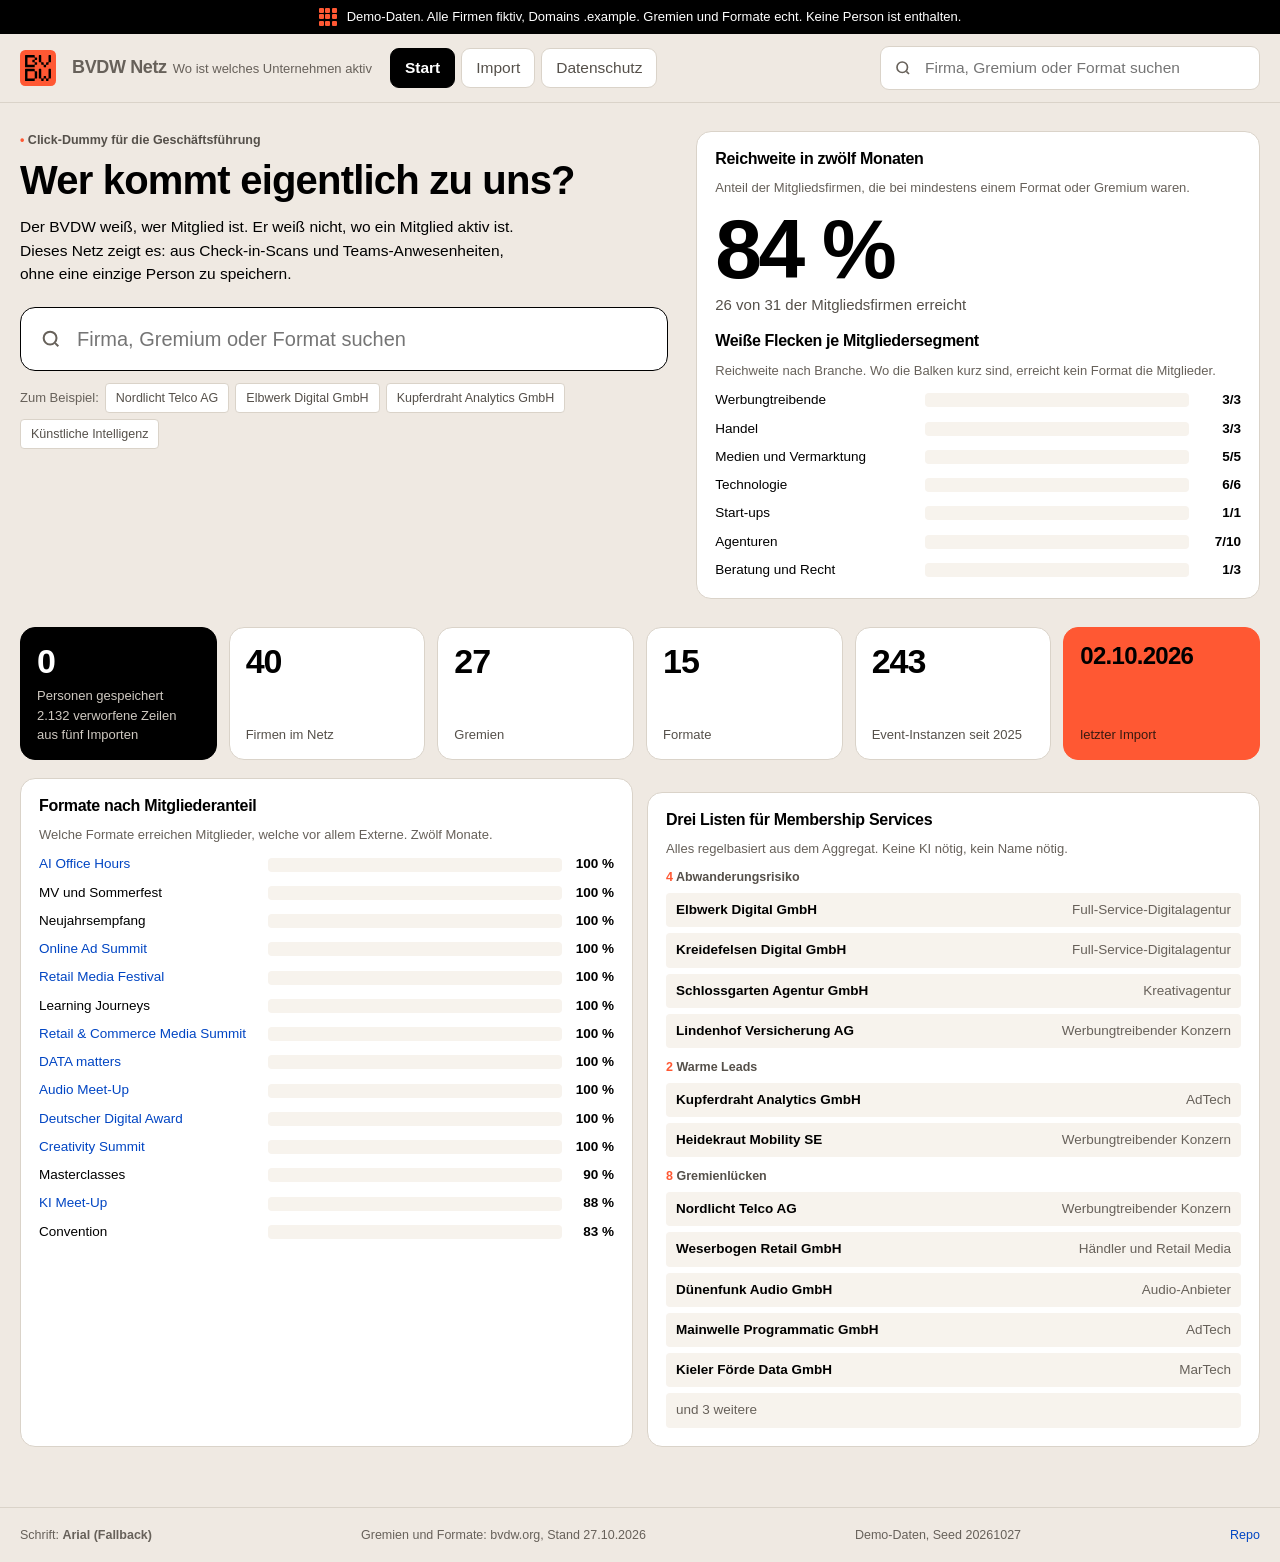
==== app/index.html @ d3bcca30 "BVDW Netz: Click-Dummy, Produktkonzept, Datenschutz-Schleuse, ADRs Click-Dummy mit sechs Screens (St" ====
<!doctype html>
<html lang="de">
<head>
<meta charset="utf-8">
<meta name="viewport" content="width=device-width, initial-scale=1, viewport-fit=cover">
<meta name="robots" content="noindex, nofollow">
<meta name="theme-color" content="#EFE9E2">
<title>BVDW Netz</title>
<meta name="description" content="Click-Dummy: Wo ist welches Unternehmen im BVDW aktiv. Demo-Daten, alle Firmen fiktiv.">
<link rel="icon" type="image/svg+xml" href="favicon.svg">
<link rel="stylesheet" href="app.css?v=2026-10-27">
</head>
<body>
<div class="demo-band" id="demo-band"><span class="pix"><i></i><i></i><i></i><i></i><i></i><i></i><i></i><i></i><i></i></span><span></span></div>
<header class="kopf">
  <a class="marke" href="#/"><img src="logo.svg" alt="BVDW"><span><b>BVDW Netz</b><span id="untertitel"></span></span></a>
  <nav class="haupt" id="nav" aria-label="Hauptnavigation"></nav>
  <div class="suche suche-kopf" id="suche-kopf"></div>
</header>
<main id="app"></main>
<footer class="fuss" id="fuss"></footer>
<script src="lib/d3.v7.9.0.min.js"></script>
<script src="../daten/demo.js?v=2026-10-27"></script>
<script src="texte.js?v=2026-10-27"></script>
<script src="netz.js?v=2026-10-27"></script>
<script src="schleuse.js?v=2026-10-27"></script>
<script src="app.js?v=2026-10-27"></script>
</body>
</html>
---- app/app.css ----
/* BVDW Netz, Click-Dummy. Farben aus 00_System/2026/BRAND.md. Master-Pixel: Radius 22 % der kurzen Seite.
   Keine Versalien, keine Unterstreichungen, kein Dark Mode (ADR-008). */
@font-face{font-family:"Telegraf UI";font-weight:400;font-style:normal;
  src:local("PP Telegraf Regular"),local("PP Telegraf"),local("PPTelegraf-Regular"),local("Arial")}
@font-face{font-family:"Telegraf UI";font-weight:800;font-style:normal;
  src:local("PP Telegraf Ultrabold"),local("PPTelegraf-Ultrabold"),local("Arial Black")}
:root{
  color-scheme:light;
  --orange:#FF5833; --blue:#0045C3; --offwhite:#EFE9E2; --white:#FFF; --black:#000;
  --ground:var(--offwhite); --surface:#FFF; --sunk:#F7F3ED;
  --ink:#000; --ink-2:#55504A; --ink-3:#67615A; --line:#DAD3C9;
  --ok:#0F7B4F; --warn:#B26A00; --bad:#B3261E;
  --r-s:4px; --r-m:9px; --r-l:15px; --r-xl:26px;
  --fd:"Telegraf UI",Arial,sans-serif;
  --fm:ui-monospace,"SF Mono",Menlo,Consolas,monospace;
}
*{box-sizing:border-box}
html,body{margin:0;padding:0;background:var(--ground);color:var(--ink);font-family:var(--fd);font-size:15.5px;line-height:1.5;-webkit-font-smoothing:antialiased}
a{color:var(--blue);text-decoration:none}
a:hover{color:var(--ink)}
button{font-family:inherit;font-size:inherit;color:inherit;cursor:pointer}
:focus-visible{outline:2px solid var(--ink);outline-offset:3px;border-radius:var(--r-s)}
b,strong{font-weight:800}
h1,h2,h3{margin:0;font-weight:800;letter-spacing:-.02em;line-height:1.15}
h1{font-size:clamp(26px,3.4vw,40px)}
h2{font-size:21px}
h3{font-size:16px}
p{margin:0}
.hinweis{color:var(--ink-3);font-size:13px}
.eyebrow{font-size:12.5px;font-weight:800;color:var(--ink-2);margin-bottom:8px}
.eyebrow b{color:var(--orange)}

/* Demo-Band */
.demo-band{background:var(--black);color:var(--white);font-size:13px;padding:7px 16px;display:flex;gap:10px;align-items:center;justify-content:center;flex-wrap:wrap}
.demo-band .pix{display:inline-grid;grid-template-columns:repeat(3,5px);gap:1.5px}
.demo-band .pix i{display:block;width:5px;height:5px;border-radius:22%;background:var(--orange)}

/* Kopf */
header.kopf{position:sticky;top:0;z-index:30;display:flex;align-items:center;gap:18px;padding:12px 20px;
  background:color-mix(in srgb,var(--ground) 92%,transparent);backdrop-filter:blur(10px);border-bottom:1px solid var(--line)}
.marke{display:flex;align-items:center;gap:10px;color:inherit}
.marke img{width:36px;height:36px;display:block}
.marke b{font-size:18px;letter-spacing:-.02em}
.marke span{color:var(--ink-3);font-weight:400;font-size:13px;margin-left:6px}
nav.haupt{display:flex;gap:6px;flex-wrap:wrap}
nav.haupt a{padding:9px 14px;height:40px;display:inline-flex;align-items:center;border-radius:var(--r-m);border:1px solid var(--line);background:var(--surface);color:var(--ink-2);font-weight:400}
nav.haupt a:hover{border-color:var(--ink-2);color:var(--ink)}
nav.haupt a[aria-current=page]{background:var(--black);border-color:var(--black);color:var(--white);font-weight:800}
.suche-kopf{margin-left:auto;position:relative;min-width:260px;flex:0 1 380px}
@media (max-width:900px){header.kopf{flex-wrap:wrap}.suche-kopf{order:3;flex-basis:100%;margin-left:0}}

/* Suche */
.suche input{width:100%;height:44px;padding:0 16px 0 44px;border:1px solid var(--line);border-radius:var(--r-m);background:var(--surface);font:inherit;color:var(--ink)}
.suche input:focus{border-color:var(--ink);outline:none}
.suche{position:relative}
.suche svg.lupe{position:absolute;left:14px;top:50%;transform:translateY(-50%);width:18px;height:18px;pointer-events:none;color:var(--ink-3)}
.suche-gross input{height:64px;font-size:20px;padding-left:56px;border-radius:var(--r-l)}
.suche-gross svg.lupe{left:20px;width:22px;height:22px}
.vorschlaege{position:absolute;left:0;right:0;top:calc(100% + 6px);background:var(--surface);border:1px solid var(--line);border-radius:var(--r-m);box-shadow:0 12px 30px rgba(0,0,0,.08);z-index:40;max-height:360px;overflow:auto;display:none}
.vorschlaege.offen{display:block}
.vorschlaege button{display:flex;width:100%;gap:10px;align-items:center;text-align:left;padding:10px 14px;border:0;background:transparent;border-bottom:1px solid var(--line)}
.vorschlaege button:last-child{border-bottom:0}
.vorschlaege button:hover,.vorschlaege button.aktiv{background:var(--sunk)}
.vorschlaege .typ{font-size:11.5px;color:var(--ink-3);margin-left:auto;white-space:nowrap}
.vorschlaege .punkt{width:10px;height:10px;border-radius:22%;flex:none}
.punkt.firma{background:var(--black)}
.punkt.gremium{background:var(--blue)}
.punkt.format{background:var(--orange)}

/* Layout */
main{padding:28px 20px 60px;max-width:1360px;margin:0 auto}
.hero{display:grid;grid-template-columns:minmax(0,1.15fr) minmax(0,1fr);gap:28px;align-items:start;margin-bottom:28px}
@media (max-width:1000px){.hero{grid-template-columns:1fr}}
.kacheln{display:grid;grid-template-columns:repeat(auto-fit,minmax(150px,1fr));gap:12px}
.kachel{background:var(--surface);border:1px solid var(--line);border-radius:var(--r-l);padding:16px 16px 14px;min-height:112px;display:flex;flex-direction:column;justify-content:space-between;text-align:left;color:inherit}
.kachel .zahl{font-size:34px;font-weight:800;letter-spacing:-.03em;line-height:1}
.kachel .label{font-size:13px;color:var(--ink-2);margin-top:8px}
.kachel.schwarz{background:var(--black);color:var(--white);border-color:var(--black)}
.kachel.schwarz .label{color:#CFC9C1}
.kachel.orange{background:var(--orange);border-color:var(--orange);color:var(--black)}
.kachel.orange .label{color:#3A1A10}
a.kachel:hover,button.kachel:hover{border-color:var(--ink-2)}
.karte{background:var(--surface);border:1px solid var(--line);border-radius:var(--r-l);padding:18px}
.karte + .karte{margin-top:14px}
.karte h3{margin-bottom:10px}
.raster-2{display:grid;grid-template-columns:1fr 1fr;gap:14px}
@media (max-width:760px){.raster-2{grid-template-columns:1fr}}

/* Balken */
.balken{display:grid;gap:8px}
.balken .zeile{display:grid;grid-template-columns:minmax(120px,38%) 1fr auto;gap:10px;align-items:center;font-size:13.5px}
.balken .spur{height:14px;background:var(--sunk);border-radius:var(--r-s);overflow:hidden}
.balken .fuell{height:100%;background:var(--orange);border-radius:var(--r-s)}
.balken .fuell.blau{background:var(--blue)}
.balken .wert{font-weight:800;min-width:42px;text-align:right}
.gross-zahl{font-size:clamp(54px,7vw,84px);font-weight:800;letter-spacing:-.04em;line-height:1}
.gross-zahl small{display:block;font-size:15px;letter-spacing:0;color:var(--ink-2);font-weight:400;margin-top:6px}

/* Netz-Seite */
.netz-layout{display:grid;grid-template-columns:minmax(0,2fr) minmax(320px,1fr);gap:18px;align-items:start}
@media (max-width:1000px){.netz-layout{grid-template-columns:1fr}}
.netz-rahmen{background:var(--surface);border:1px solid var(--line);border-radius:var(--r-l);position:relative;overflow:hidden}
.netz-rahmen svg{display:block;width:100%;height:620px;touch-action:none}
@media (max-width:700px){.netz-rahmen svg{height:420px}}
.netz-werkzeuge{position:absolute;left:14px;top:14px;display:flex;gap:8px;flex-wrap:wrap;z-index:2}
.chip{display:inline-flex;align-items:center;gap:7px;height:32px;padding:0 12px;border-radius:var(--r-m);border:1px solid var(--line);background:var(--surface);font-size:13px;color:var(--ink-2)}
.chip .punkt{width:9px;height:9px;border-radius:22%}
.chip.aktiv{border-color:var(--black);color:var(--black);font-weight:800}
.zeitfilter{border-top:1px solid var(--line);background:var(--surface);padding:10px 14px;display:flex;gap:12px;align-items:center;flex-wrap:wrap;font-size:13px}
.zeitfilter .seg{display:flex;gap:4px}
.zeitfilter .seg button{height:30px;padding:0 11px;border-radius:var(--r-s);border:1px solid var(--line);background:var(--surface);font-size:12.5px;color:var(--ink-2)}
.zeitfilter .seg button[aria-pressed=true]{background:var(--black);color:var(--white);border-color:var(--black);font-weight:800}
.zeitfilter .fenster{margin-left:auto;color:var(--ink-3)}
.legende{display:flex;gap:14px;flex-wrap:wrap;font-size:12.5px;color:var(--ink-2)}
.legende span{display:inline-flex;align-items:center;gap:6px}
.legende i{width:12px;height:12px;border-radius:22%;display:inline-block}
.tooltip{position:absolute;pointer-events:none;background:var(--white);color:var(--black);border:1px solid var(--line);border-radius:var(--r-m);padding:8px 11px;font-size:13px;box-shadow:0 8px 24px rgba(0,0,0,.08);max-width:260px;z-index:5;display:none}
.tooltip b{display:block}
.knoten{cursor:pointer}
.knoten text{font-family:var(--fd);font-size:12px;fill:var(--black);pointer-events:none}
.knoten.zentrum text{font-weight:800;font-size:13px}
.kante{stroke:var(--line);fill:none}
.kante.hervor{stroke:var(--black)}
.ring-label{font-size:11px;fill:var(--ink-3);font-family:var(--fd)}

/* Seitenleiste */
.seite .karte{padding:16px}
.steck{display:grid;grid-template-columns:1fr 1fr;gap:8px 14px;font-size:13.5px}
.steck dt{color:var(--ink-3)}
.steck dd{margin:0;font-weight:800}
.steck dd.normal{font-weight:400}
.status{display:inline-flex;align-items:center;height:24px;padding:0 9px;border-radius:var(--r-s);font-size:12px;font-weight:800;background:var(--sunk);color:var(--ink-2)}
.status.mitglied{background:var(--black);color:var(--white)}
.status.lead{background:var(--sunk);color:var(--ink)}
.status.ehemalig{background:var(--sunk);color:var(--bad)}
.demo-chip{display:inline-flex;align-items:center;height:22px;padding:0 8px;border-radius:var(--r-s);font-size:11.5px;font-weight:800;background:var(--orange);color:var(--black);vertical-align:middle;margin-left:8px}
.index-block{display:flex;gap:16px;align-items:center}
.index-zahl{font-size:46px;font-weight:800;letter-spacing:-.03em;line-height:1}
.index-teile{display:grid;gap:5px;flex:1;font-size:12.5px}
.index-teile .zeile{display:grid;grid-template-columns:86px 1fr 32px;gap:8px;align-items:center}
.index-teile .spur{height:9px;background:var(--sunk);border-radius:var(--r-s);overflow:hidden}
.index-teile .fuell{height:100%;background:var(--black);border-radius:var(--r-s)}
.zeitstrahl{list-style:none;margin:0;padding:0 0 0 18px;border-left:2px solid var(--line);display:grid;gap:10px;max-height:300px;overflow:auto}
.zeitstrahl li{position:relative;font-size:13px}
.zeitstrahl li::before{content:"";position:absolute;left:-24px;top:5px;width:10px;height:10px;border-radius:22%;background:var(--orange)}
.zeitstrahl li.gremium::before{background:var(--blue)}
.zeitstrahl .datum{color:var(--ink-3);font-size:12px}
.zeitstrahl .anz{color:var(--ink-2)}
.insight{border-left:4px solid var(--orange);padding:10px 12px;background:var(--sunk);border-radius:0 var(--r-m) var(--r-m) 0;font-size:13.5px}
.insight + .insight{margin-top:8px}
.insight .kopf{display:flex;justify-content:space-between;gap:8px;font-size:12px;color:var(--ink-3);margin-bottom:4px}
.insight .kopf b{color:var(--ink)}
.insight.churn{border-color:var(--bad)}
.insight.lead{border-color:var(--blue)}
.insight.neu{border-color:var(--ok)}
.insight.ruhig{border-color:var(--ink-3)}
.frage{display:flex;gap:8px}
.frage input{flex:1;height:40px;border:1px solid var(--line);border-radius:var(--r-m);padding:0 12px;font:inherit;background:var(--surface)}
.frage button{height:40px;padding:0 14px;border-radius:var(--r-m);border:0;background:var(--black);color:var(--white);font-weight:800}
.frage-chips{display:flex;gap:6px;flex-wrap:wrap;margin:10px 0}
.frage-chips button{height:30px;padding:0 10px;border-radius:var(--r-s);border:1px solid var(--line);background:var(--surface);font-size:12.5px;color:var(--ink-2)}
.frage-chips button:hover{border-color:var(--ink-2);color:var(--ink)}
.antwort{background:var(--sunk);border-radius:var(--r-m);padding:12px;font-size:13.5px;min-height:48px;white-space:pre-wrap}
.antwort .meta{display:block;font-size:11.5px;color:var(--ink-3);margin-top:8px}
.knopf{height:40px;padding:0 16px;border-radius:var(--r-m);border:1px solid var(--line);background:var(--surface);font-weight:800;display:inline-flex;align-items:center;gap:8px}
.knopf:hover{border-color:var(--ink)}
.knopf.primaer{background:var(--black);color:var(--white);border-color:var(--black)}
.knopf.orange{background:var(--orange);color:var(--black);border-color:var(--orange)}
.knopf.klein{height:32px;padding:0 11px;font-size:13px}
.liste{list-style:none;margin:0;padding:0;display:grid;gap:6px}
.liste li{display:flex;justify-content:space-between;gap:10px;font-size:13.5px;padding:7px 10px;border-radius:var(--r-s);background:var(--sunk)}
.liste li a{color:inherit;font-weight:800}
.liste li .neben{color:var(--ink-3);white-space:nowrap}

/* Import */
.drop{border:2px dashed var(--line);border-radius:var(--r-xl);padding:40px 24px;text-align:center;background:var(--surface);transition:border-color .15s,background .15s}
.drop.ueber{border-color:var(--black);background:var(--sunk)}
.drop h3{margin-bottom:6px}
.dateien{display:flex;gap:10px;justify-content:center;flex-wrap:wrap;margin-top:16px}
.datei{display:inline-flex;flex-direction:column;align-items:flex-start;gap:3px;padding:10px 14px;border:1px solid var(--line);border-radius:var(--r-m);background:var(--surface);font-family:var(--fm);font-size:12.5px;text-align:left}
.datei:hover{border-color:var(--ink)}
.datei small{font-family:var(--fd);color:var(--ink-3)}
.stufen{display:grid;grid-template-columns:repeat(4,1fr);gap:12px;margin-top:18px}
@media (max-width:860px){.stufen{grid-template-columns:1fr 1fr}}
.stufe{background:var(--surface);border:1px solid var(--line);border-radius:var(--r-l);padding:16px;min-height:132px;opacity:.35;transform:translateY(6px);transition:opacity .35s,transform .35s,border-color .35s}
.stufe.an{opacity:1;transform:none}
.stufe .nr{font-size:12px;color:var(--ink-3)}
.stufe .zahl{font-size:30px;font-weight:800;letter-spacing:-.03em;line-height:1.1;margin:6px 0 4px}
.stufe .text{font-size:13px;color:var(--ink-2)}
.stufe.final.an{border:2px solid var(--black)}
.stufe.final .zahl{font-size:34px}
.spalten{display:flex;gap:6px;flex-wrap:wrap;margin-top:8px}
.spalten span{font-family:var(--fm);font-size:11.5px;padding:3px 7px;border-radius:var(--r-s);background:var(--sunk);text-decoration:none}
.spalten span.weg{color:var(--ink-3);text-decoration:line-through}
.spalten span.bleibt{background:var(--black);color:var(--white)}
table.review{width:100%;border-collapse:collapse;font-size:13.5px}
table.review th{text-align:left;font-weight:800;color:var(--ink-2);font-size:12.5px;padding:8px 10px;border-bottom:1px solid var(--line)}
table.review td{padding:10px;border-bottom:1px solid var(--line);vertical-align:middle}
table.review tr.erledigt td{color:var(--ink-3)}
.konf{display:inline-flex;align-items:center;gap:8px}
.konf .spur{width:70px;height:8px;background:var(--sunk);border-radius:var(--r-s);overflow:hidden}
.konf .fuell{height:100%;background:var(--black)}
.aktionen{display:flex;gap:6px;flex-wrap:wrap}
.protokoll{font-family:var(--fm);font-size:12.5px;background:var(--black);color:#E8E2DA;border-radius:var(--r-m);padding:12px 14px;white-space:pre-wrap;line-height:1.6}

/* Datenschutz */
.zwei-spalten{display:grid;grid-template-columns:1fr 1fr;gap:14px}
@media (max-width:760px){.zwei-spalten{grid-template-columns:1fr}}
.spalte-ja,.spalte-nie{border-radius:var(--r-l);padding:18px}
.spalte-ja{background:var(--black);color:var(--white)}
.spalte-ja h3{color:var(--white)}
.spalte-nie{background:var(--surface);border:1px solid var(--line)}
.spalte-ja ul,.spalte-nie ul{margin:10px 0 0;padding-left:18px;display:grid;gap:6px;font-size:14px}
.fluss{background:var(--surface);border:1px solid var(--line);border-radius:var(--r-l);padding:12px;overflow:auto}
.fluss svg{display:block;width:100%;min-width:640px;height:auto}
.fluss .kachel-svg{transition:opacity .15s}
.fluss text{font-family:var(--fd)}
.erklaer{min-height:64px;font-size:14px}
.adr{display:grid;gap:10px}
.adr .karte{padding:14px 16px}
.adr .karte b{display:block;margin-bottom:3px}

/* Fuss */
footer.fuss{border-top:1px solid var(--line);padding:18px 20px;font-size:12.5px;color:var(--ink-3);display:flex;gap:16px;flex-wrap:wrap;justify-content:space-between}
.leer{padding:40px;text-align:center;color:var(--ink-3)}
.sr{position:absolute;width:1px;height:1px;overflow:hidden;clip:rect(0 0 0 0)}
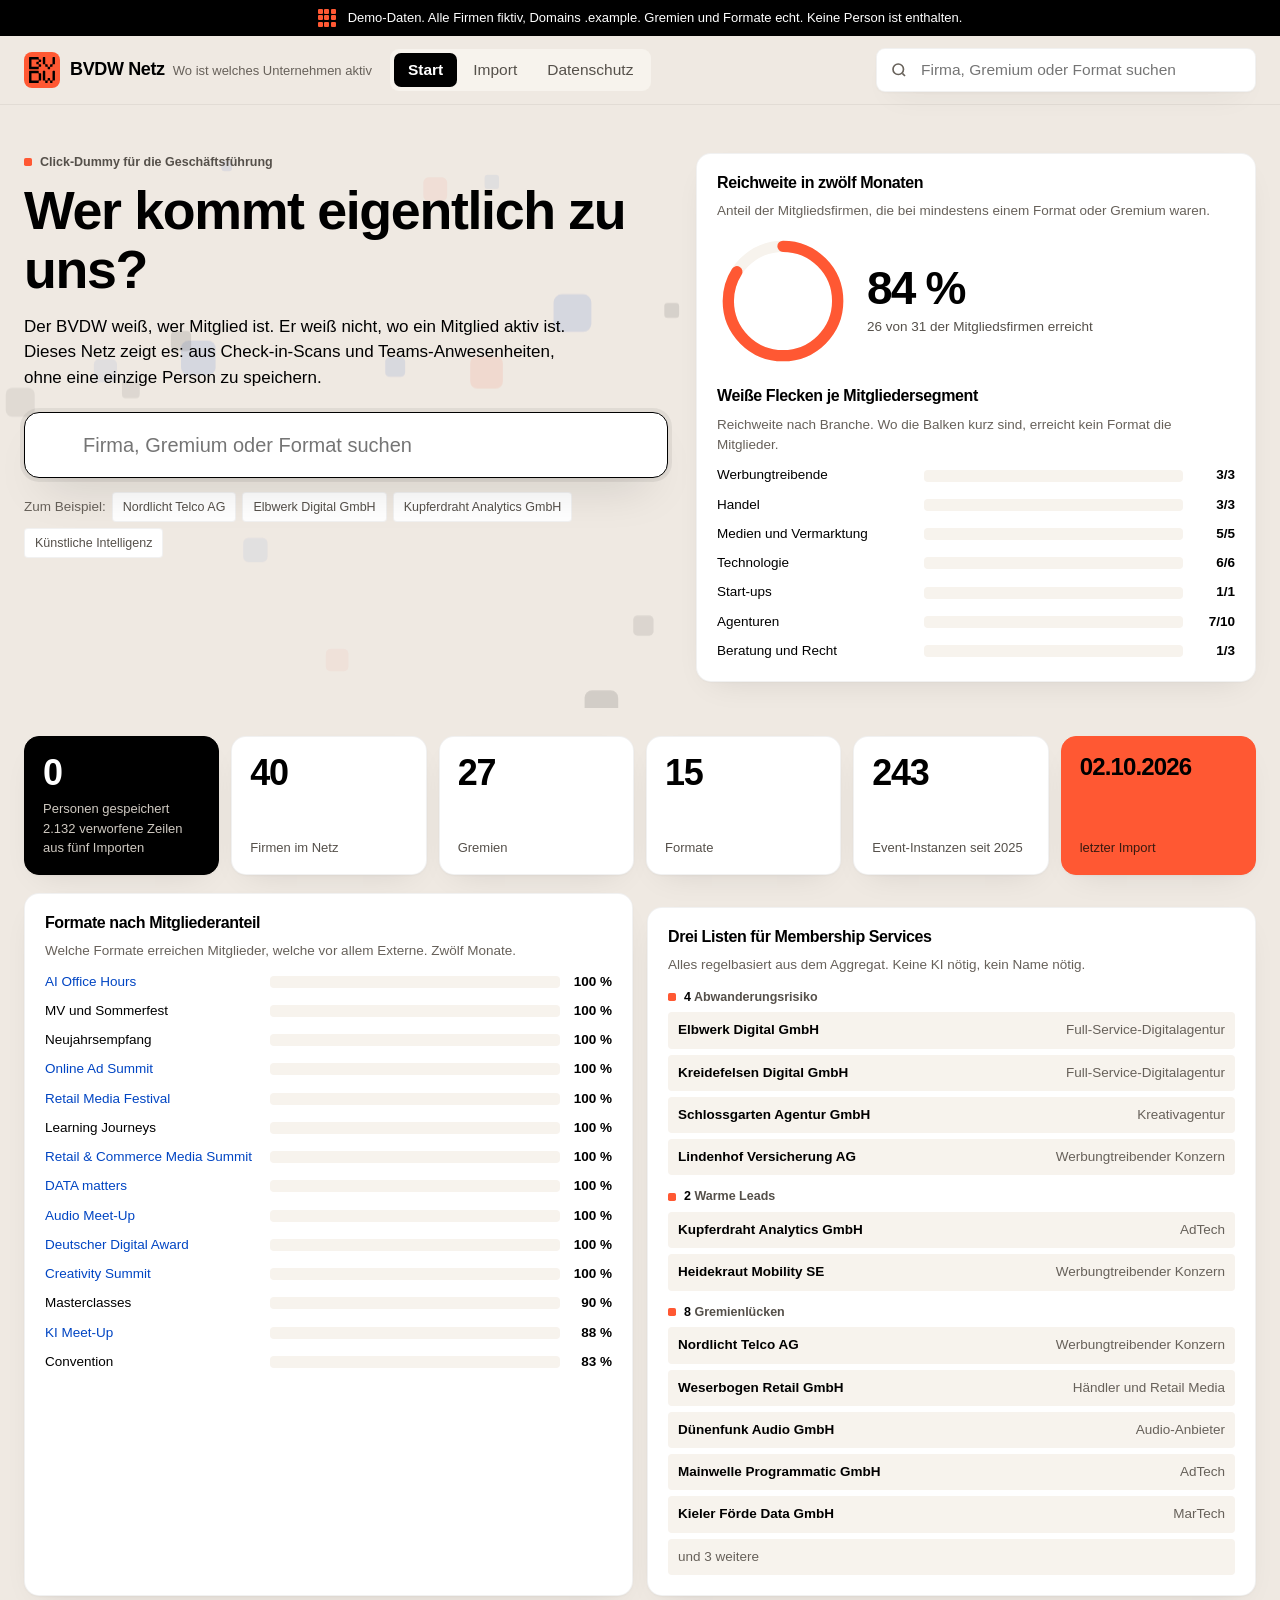
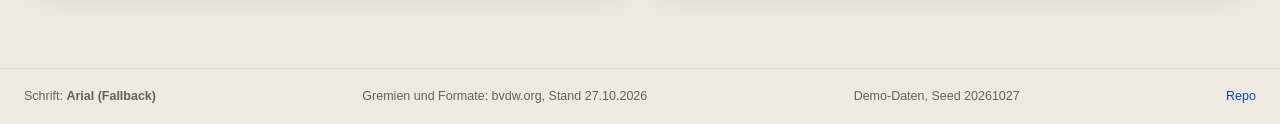
==== commit 550b88fb: "Motion: Einflug und Drift im Netz, Zaehler, Ringe, Reveal, Seitenuebergaenge, Pixelwolke, still-Modu" ====
--- a/app/index.html
+++ b/app/index.html
@@ -8,7 +8,7 @@
 <title>BVDW Netz</title>
 <meta name="description" content="Click-Dummy: Wo ist welches Unternehmen im BVDW aktiv. Demo-Daten, alle Firmen fiktiv.">
 <link rel="icon" type="image/svg+xml" href="favicon.svg">
-<link rel="stylesheet" href="app.css?v=2026-10-27">
+<link rel="stylesheet" href="app.css?v=2026-10-27b">
 </head>
 <body>
 <div class="demo-band" id="demo-band"><span class="pix"><i></i><i></i><i></i><i></i><i></i><i></i><i></i><i></i><i></i></span><span></span></div>
@@ -20,10 +20,11 @@
 <main id="app"></main>
 <footer class="fuss" id="fuss"></footer>
 <script src="lib/d3.v7.9.0.min.js"></script>
-<script src="../daten/demo.js?v=2026-10-27"></script>
-<script src="texte.js?v=2026-10-27"></script>
-<script src="netz.js?v=2026-10-27"></script>
-<script src="schleuse.js?v=2026-10-27"></script>
-<script src="app.js?v=2026-10-27"></script>
+<script src="../daten/demo.js?v=2026-10-27b"></script>
+<script src="texte.js?v=2026-10-27b"></script>
+<script src="motion.js?v=2026-10-27b"></script>
+<script src="netz.js?v=2026-10-27b"></script>
+<script src="schleuse.js?v=2026-10-27b"></script>
+<script src="app.js?v=2026-10-27b"></script>
 </body>
 </html>
--- a/app/app.css
+++ b/app/app.css
@@ -1,5 +1,5 @@
 /* BVDW Netz, Click-Dummy. Farben aus 00_System/2026/BRAND.md. Master-Pixel: Radius 22 % der kurzen Seite.
-   Keine Versalien, keine Unterstreichungen, kein Dark Mode (ADR-008). */
+   Keine Versalien, keine Unterstreichungen, kein Dark Mode (ADR-008). Bewegung respektiert prefers-reduced-motion. */
 @font-face{font-family:"Telegraf UI";font-weight:400;font-style:normal;
   src:local("PP Telegraf Regular"),local("PP Telegraf"),local("PPTelegraf-Regular"),local("Arial")}
 @font-face{font-family:"Telegraf UI";font-weight:800;font-style:normal;
@@ -8,59 +8,94 @@
   color-scheme:light;
   --orange:#FF5833; --blue:#0045C3; --offwhite:#EFE9E2; --white:#FFF; --black:#000;
   --ground:var(--offwhite); --surface:#FFF; --sunk:#F7F3ED;
-  --ink:#000; --ink-2:#55504A; --ink-3:#67615A; --line:#DAD3C9;
+  --ink:#000; --ink-2:#55504A; --ink-3:#67615A; --line:#DAD3C9; --line-weich:rgba(0,0,0,.055);
   --ok:#0F7B4F; --warn:#B26A00; --bad:#B3261E;
   --r-s:4px; --r-m:9px; --r-l:15px; --r-xl:26px;
+  --schatten:0 1px 2px rgba(0,0,0,.03),0 12px 32px -16px rgba(0,0,0,.12);
+  --schatten-hoch:0 2px 4px rgba(0,0,0,.04),0 24px 48px -20px rgba(0,0,0,.18);
+  --ease:cubic-bezier(.2,.7,.2,1); --spring:cubic-bezier(.34,1.56,.64,1); --expo:cubic-bezier(.16,1,.3,1);
   --fd:"Telegraf UI",Arial,sans-serif;
   --fm:ui-monospace,"SF Mono",Menlo,Consolas,monospace;
 }
 *{box-sizing:border-box}
+html{scroll-behavior:smooth}
 html,body{margin:0;padding:0;background:var(--ground);color:var(--ink);font-family:var(--fd);font-size:15.5px;line-height:1.5;-webkit-font-smoothing:antialiased}
-a{color:var(--blue);text-decoration:none}
+a{color:var(--blue);text-decoration:none;transition:color .18s}
 a:hover{color:var(--ink)}
-button{font-family:inherit;font-size:inherit;color:inherit;cursor:pointer}
+button{font-family:inherit;font-size:inherit;color:inherit;cursor:pointer;transition:transform .18s var(--spring),border-color .18s,background .18s,color .18s,box-shadow .18s}
+button:active{transform:scale(.97)}
 :focus-visible{outline:2px solid var(--ink);outline-offset:3px;border-radius:var(--r-s)}
 b,strong{font-weight:800}
-h1,h2,h3{margin:0;font-weight:800;letter-spacing:-.02em;line-height:1.15}
-h1{font-size:clamp(26px,3.4vw,40px)}
-h2{font-size:21px}
+h1,h2,h3{margin:0;font-weight:800;letter-spacing:-.025em;line-height:1.1}
+h1{font-size:clamp(30px,4.2vw,54px)}
+h2{font-size:22px}
 h3{font-size:16px}
 p{margin:0}
-.hinweis{color:var(--ink-3);font-size:13px}
-.eyebrow{font-size:12.5px;font-weight:800;color:var(--ink-2);margin-bottom:8px}
-.eyebrow b{color:var(--orange)}
+code{font-family:var(--fm);font-size:.92em}
+.hinweis{color:var(--ink-3);font-size:13.5px}
+.eyebrow{font-size:12.5px;font-weight:800;color:var(--ink-2);margin-bottom:10px;display:flex;align-items:center;gap:8px}
+.eyebrow b{color:var(--orange);display:inline-block;width:8px;height:8px;border-radius:22%;background:var(--orange);font-size:0}
+
+/* Bewegung */
+.reveal{opacity:0;transform:translateY(16px);transition:opacity .7s var(--ease),transform .7s var(--ease)}
+.reveal.sichtbar{opacity:1;transform:none}
+.wort{display:inline-block;opacity:0;transform:translateY(.5em);animation:wortauf .75s var(--ease) forwards;animation-delay:calc(var(--i)*55ms)}
+@keyframes wortauf{to{opacity:1;transform:none}}
+@keyframes auf{from{opacity:0;transform:translateY(10px)}to{opacity:1;transform:none}}
+@keyframes ping{0%{transform:scale(.7);opacity:.55}100%{transform:scale(2.4);opacity:0}}
+@keyframes puls{0%,100%{box-shadow:0 0 0 0 rgba(255,88,51,.0)}50%{box-shadow:0 0 0 10px rgba(255,88,51,.14)}}
+@keyframes pix{0%,100%{opacity:.25}50%{opacity:1}}
+@keyframes zieh{to{stroke-dashoffset:0}}
+main#app{transition:opacity .17s ease,transform .17s ease}
+main#app.weg{opacity:0;transform:translateY(6px)}
+::view-transition-old(root){animation:170ms ease-out both vt-raus}
+::view-transition-new(root){animation:280ms var(--ease) both vt-rein}
+@keyframes vt-raus{to{opacity:0;transform:translateY(-4px)}}
+@keyframes vt-rein{from{opacity:0;transform:translateY(10px)}}
+@media (prefers-reduced-motion:reduce){*,*::before,*::after{animation-duration:.001ms!important;animation-delay:0s!important;animation-iteration-count:1!important;transition-duration:.001ms!important;transition-delay:0s!important;scroll-behavior:auto}.reveal{opacity:1;transform:none}.wort{opacity:1;transform:none}}
+html.still *,html.still *::before,html.still *::after{animation-duration:.001ms!important;animation-delay:0s!important;animation-iteration-count:1!important;transition-duration:.001ms!important;transition-delay:0s!important}
+html.still .reveal,html.still .wort{opacity:1;transform:none}
+html.still .vorschlaege{transition:none}
 
 /* Demo-Band */
-.demo-band{background:var(--black);color:var(--white);font-size:13px;padding:7px 16px;display:flex;gap:10px;align-items:center;justify-content:center;flex-wrap:wrap}
+.demo-band{background:var(--black);color:var(--white);font-size:13px;padding:8px 16px;display:flex;gap:12px;align-items:center;justify-content:center;flex-wrap:wrap}
 .demo-band .pix{display:inline-grid;grid-template-columns:repeat(3,5px);gap:1.5px}
-.demo-band .pix i{display:block;width:5px;height:5px;border-radius:22%;background:var(--orange)}
+.demo-band .pix i{display:block;width:5px;height:5px;border-radius:22%;background:var(--orange);animation:pix 2.4s ease-in-out infinite}
+.demo-band .pix i:nth-child(2){animation-delay:.15s}.demo-band .pix i:nth-child(3){animation-delay:.3s}.demo-band .pix i:nth-child(4){animation-delay:.45s}.demo-band .pix i:nth-child(5){animation-delay:.6s}
+.demo-band .pix i:nth-child(6){animation-delay:.75s}.demo-band .pix i:nth-child(7){animation-delay:.9s}.demo-band .pix i:nth-child(8){animation-delay:1.05s}.demo-band .pix i:nth-child(9){animation-delay:1.2s}
 
 /* Kopf */
-header.kopf{position:sticky;top:0;z-index:30;display:flex;align-items:center;gap:18px;padding:12px 20px;
-  background:color-mix(in srgb,var(--ground) 92%,transparent);backdrop-filter:blur(10px);border-bottom:1px solid var(--line)}
+header.kopf{position:sticky;top:0;z-index:30;display:flex;align-items:center;gap:18px;padding:12px 24px;
+  background:color-mix(in srgb,var(--ground) 86%,transparent);backdrop-filter:blur(14px) saturate(1.2);-webkit-backdrop-filter:blur(14px) saturate(1.2);border-bottom:1px solid var(--line-weich)}
 .marke{display:flex;align-items:center;gap:10px;color:inherit}
-.marke img{width:36px;height:36px;display:block}
+.marke img{width:36px;height:36px;display:block;border-radius:22%;transition:transform .35s var(--spring)}
+.marke:hover img{transform:scale(1.08)}
 .marke b{font-size:18px;letter-spacing:-.02em}
-.marke span{color:var(--ink-3);font-weight:400;font-size:13px;margin-left:6px}
-nav.haupt{display:flex;gap:6px;flex-wrap:wrap}
-nav.haupt a{padding:9px 14px;height:40px;display:inline-flex;align-items:center;border-radius:var(--r-m);border:1px solid var(--line);background:var(--surface);color:var(--ink-2);font-weight:400}
-nav.haupt a:hover{border-color:var(--ink-2);color:var(--ink)}
-nav.haupt a[aria-current=page]{background:var(--black);border-color:var(--black);color:var(--white);font-weight:800}
+.marke span span{color:var(--ink-3);font-weight:400;font-size:13px;margin-left:8px}
+nav.haupt{position:relative;display:flex;gap:2px;padding:4px;background:var(--sunk);border-radius:var(--r-m)}
+nav.haupt a{position:relative;z-index:1;padding:0 14px;height:34px;display:inline-flex;align-items:center;border-radius:7px;color:var(--ink-2);font-weight:400;transition:color .25s}
+nav.haupt a:hover{color:var(--ink)}
+nav.haupt a[aria-current=page]{color:var(--white);font-weight:800}
+nav.haupt .indikator{position:absolute;top:4px;left:0;height:34px;width:0;background:var(--black);border-radius:7px;opacity:0;transition:transform .4s var(--ease),width .4s var(--ease),opacity .2s}
+nav.haupt .indikator.an{opacity:1}
 .suche-kopf{margin-left:auto;position:relative;min-width:260px;flex:0 1 380px}
 @media (max-width:900px){header.kopf{flex-wrap:wrap}.suche-kopf{order:3;flex-basis:100%;margin-left:0}}
 
 /* Suche */
-.suche input{width:100%;height:44px;padding:0 16px 0 44px;border:1px solid var(--line);border-radius:var(--r-m);background:var(--surface);font:inherit;color:var(--ink)}
-.suche input:focus{border-color:var(--ink);outline:none}
 .suche{position:relative}
+.suche input{width:100%;height:44px;padding:0 16px 0 44px;border:1px solid var(--line-weich);border-radius:var(--r-m);background:var(--surface);font:inherit;color:var(--ink);box-shadow:var(--schatten);transition:box-shadow .25s,border-color .2s,transform .25s var(--ease)}
+.suche input:focus{outline:none;border-color:var(--ink);box-shadow:0 0 0 4px rgba(0,0,0,.06),var(--schatten-hoch)}
 .suche svg.lupe{position:absolute;left:14px;top:50%;transform:translateY(-50%);width:18px;height:18px;pointer-events:none;color:var(--ink-3)}
-.suche-gross input{height:64px;font-size:20px;padding-left:56px;border-radius:var(--r-l)}
-.suche-gross svg.lupe{left:20px;width:22px;height:22px}
-.vorschlaege{position:absolute;left:0;right:0;top:calc(100% + 6px);background:var(--surface);border:1px solid var(--line);border-radius:var(--r-m);box-shadow:0 12px 30px rgba(0,0,0,.08);z-index:40;max-height:360px;overflow:auto;display:none}
-.vorschlaege.offen{display:block}
-.vorschlaege button{display:flex;width:100%;gap:10px;align-items:center;text-align:left;padding:10px 14px;border:0;background:transparent;border-bottom:1px solid var(--line)}
+.suche-gross input{height:66px;font-size:20px;padding-left:58px;border-radius:var(--r-l)}
+.suche-gross input:focus{transform:translateY(-2px)}
+.suche-gross svg.lupe{left:22px;width:22px;height:22px}
+.vorschlaege{position:absolute;left:0;right:0;top:calc(100% + 8px);background:var(--surface);border:1px solid var(--line-weich);border-radius:var(--r-l);box-shadow:var(--schatten-hoch);z-index:40;max-height:380px;overflow:auto;
+  opacity:0;transform:translateY(-6px) scale(.985);transform-origin:top;pointer-events:none;transition:opacity .18s,transform .25s var(--ease)}
+.vorschlaege.offen{opacity:1;transform:none;pointer-events:auto}
+.vorschlaege button{display:flex;width:100%;gap:10px;align-items:center;text-align:left;padding:11px 14px;border:0;background:transparent;border-bottom:1px solid var(--line-weich);transition:background .15s}
 .vorschlaege button:last-child{border-bottom:0}
 .vorschlaege button:hover,.vorschlaege button.aktiv{background:var(--sunk)}
+.vorschlaege button:active{transform:none}
 .vorschlaege .typ{font-size:11.5px;color:var(--ink-3);margin-left:auto;white-space:nowrap}
 .vorschlaege .punkt{width:10px;height:10px;border-radius:22%;flex:none}
 .punkt.firma{background:var(--black)}
@@ -68,64 +103,84 @@
 .punkt.format{background:var(--orange)}
 
 /* Layout */
-main{padding:28px 20px 60px;max-width:1360px;margin:0 auto}
+main{padding:32px 24px 72px;max-width:1360px;margin:0 auto}
+.hero-stage{position:relative;margin:-32px -24px 28px;padding:48px 24px 26px;overflow:hidden}
+.hero-stage canvas.wolke{position:absolute;inset:0;width:100%;height:100%;pointer-events:none;z-index:0}
+.hero-stage > .hero{position:relative;z-index:1;max-width:1312px;margin:0 auto}
 .hero{display:grid;grid-template-columns:minmax(0,1.15fr) minmax(0,1fr);gap:28px;align-items:start;margin-bottom:28px}
 @media (max-width:1000px){.hero{grid-template-columns:1fr}}
 .kacheln{display:grid;grid-template-columns:repeat(auto-fit,minmax(150px,1fr));gap:12px}
-.kachel{background:var(--surface);border:1px solid var(--line);border-radius:var(--r-l);padding:16px 16px 14px;min-height:112px;display:flex;flex-direction:column;justify-content:space-between;text-align:left;color:inherit}
-.kachel .zahl{font-size:34px;font-weight:800;letter-spacing:-.03em;line-height:1}
+.kachel{background:var(--surface);border:1px solid var(--line-weich);border-radius:var(--r-l);padding:18px 18px 16px;min-height:118px;display:flex;flex-direction:column;justify-content:space-between;text-align:left;color:inherit;box-shadow:var(--schatten);transition:transform .3s var(--ease),box-shadow .3s var(--ease)}
+.kachel .zahl{font-size:36px;font-weight:800;letter-spacing:-.035em;line-height:1;font-variant-numeric:tabular-nums}
 .kachel .label{font-size:13px;color:var(--ink-2);margin-top:8px}
 .kachel.schwarz{background:var(--black);color:var(--white);border-color:var(--black)}
 .kachel.schwarz .label{color:#CFC9C1}
+.kachel.schwarz .zahl{animation:puls 3s ease-in-out infinite;display:inline-block;border-radius:22%;padding:0 6px;margin-left:-6px}
 .kachel.orange{background:var(--orange);border-color:var(--orange);color:var(--black)}
 .kachel.orange .label{color:#3A1A10}
-a.kachel:hover,button.kachel:hover{border-color:var(--ink-2)}
-.karte{background:var(--surface);border:1px solid var(--line);border-radius:var(--r-l);padding:18px}
+a.kachel:hover,button.kachel:hover{transform:translateY(-3px);box-shadow:var(--schatten-hoch)}
+.karte{background:var(--surface);border:1px solid var(--line-weich);border-radius:var(--r-l);padding:20px;box-shadow:var(--schatten)}
 .karte + .karte{margin-top:14px}
 .karte h3{margin-bottom:10px}
 .raster-2{display:grid;grid-template-columns:1fr 1fr;gap:14px}
 @media (max-width:760px){.raster-2{grid-template-columns:1fr}}
-
-/* Balken */
-.balken{display:grid;gap:8px}
+.spot{position:relative;overflow:hidden}
+.spot::after{content:"";position:absolute;inset:0;pointer-events:none;background:radial-gradient(320px circle at var(--mx,-999px) var(--my,-999px),rgba(255,88,51,.10),transparent 62%);transition:opacity .3s}
+
+/* Balken und Ringe */
+.balken{display:grid;gap:9px}
 .balken .zeile{display:grid;grid-template-columns:minmax(120px,38%) 1fr auto;gap:10px;align-items:center;font-size:13.5px}
-.balken .spur{height:14px;background:var(--sunk);border-radius:var(--r-s);overflow:hidden}
-.balken .fuell{height:100%;background:var(--orange);border-radius:var(--r-s)}
+.balken .spur{height:12px;background:var(--sunk);border-radius:var(--r-s);overflow:hidden}
+.balken .fuell{height:100%;width:0;background:var(--orange);border-radius:var(--r-s);transition:width 1.1s var(--expo)}
 .balken .fuell.blau{background:var(--blue)}
-.balken .wert{font-weight:800;min-width:42px;text-align:right}
-.gross-zahl{font-size:clamp(54px,7vw,84px);font-weight:800;letter-spacing:-.04em;line-height:1}
-.gross-zahl small{display:block;font-size:15px;letter-spacing:0;color:var(--ink-2);font-weight:400;margin-top:6px}
+.balken .wert{font-weight:800;min-width:42px;text-align:right;font-variant-numeric:tabular-nums}
+.gauge{display:flex;align-items:center;gap:18px}
+.gauge svg{width:132px;height:132px;flex:none}
+.gauge .spur{fill:none;stroke:var(--sunk);stroke-width:12}
+.gauge .wert{fill:none;stroke:var(--orange);stroke-width:12;stroke-linecap:round;transform:rotate(-90deg);transform-origin:center;transition:stroke-dashoffset 1.4s var(--expo)}
+.gauge .wert.blau{stroke:var(--blue)}
+.gauge .wert.schwarz{stroke:var(--black)}
+.gauge-zahl b{display:block;font-size:46px;letter-spacing:-.04em;line-height:1;font-variant-numeric:tabular-nums}
+.gauge-zahl span{display:block;font-size:13.5px;color:var(--ink-2);margin-top:6px}
+.gauge.klein svg{width:88px;height:88px}
+.gauge.klein .spur,.gauge.klein .wert{stroke-width:9}
+.gauge.klein .gauge-zahl b{font-size:38px}
 
 /* Netz-Seite */
 .netz-layout{display:grid;grid-template-columns:minmax(0,2fr) minmax(320px,1fr);gap:18px;align-items:start}
 @media (max-width:1000px){.netz-layout{grid-template-columns:1fr}}
-.netz-rahmen{background:var(--surface);border:1px solid var(--line);border-radius:var(--r-l);position:relative;overflow:hidden}
+.netz-rahmen{background:var(--surface);border:1px solid var(--line-weich);border-radius:var(--r-l);position:relative;overflow:hidden;box-shadow:var(--schatten)}
 .netz-rahmen svg{display:block;width:100%;height:620px;touch-action:none}
 @media (max-width:700px){.netz-rahmen svg{height:420px}}
 .netz-werkzeuge{position:absolute;left:14px;top:14px;display:flex;gap:8px;flex-wrap:wrap;z-index:2}
-.chip{display:inline-flex;align-items:center;gap:7px;height:32px;padding:0 12px;border-radius:var(--r-m);border:1px solid var(--line);background:var(--surface);font-size:13px;color:var(--ink-2)}
+.chip{display:inline-flex;align-items:center;gap:7px;height:32px;padding:0 12px;border-radius:var(--r-m);border:1px solid var(--line-weich);background:var(--surface);font-size:13px;color:var(--ink-2);box-shadow:var(--schatten)}
 .chip .punkt{width:9px;height:9px;border-radius:22%}
 .chip.aktiv{border-color:var(--black);color:var(--black);font-weight:800}
-.zeitfilter{border-top:1px solid var(--line);background:var(--surface);padding:10px 14px;display:flex;gap:12px;align-items:center;flex-wrap:wrap;font-size:13px}
-.zeitfilter .seg{display:flex;gap:4px}
-.zeitfilter .seg button{height:30px;padding:0 11px;border-radius:var(--r-s);border:1px solid var(--line);background:var(--surface);font-size:12.5px;color:var(--ink-2)}
-.zeitfilter .seg button[aria-pressed=true]{background:var(--black);color:var(--white);border-color:var(--black);font-weight:800}
+.chip:hover{transform:translateY(-1px)}
+.zeitfilter{border-top:1px solid var(--line-weich);background:var(--surface);padding:10px 14px;display:flex;gap:12px;align-items:center;flex-wrap:wrap;font-size:13px}
+.zeitfilter .seg{display:flex;gap:3px;padding:3px;background:var(--sunk);border-radius:var(--r-m)}
+.zeitfilter .seg button{height:28px;padding:0 11px;border-radius:6px;border:0;background:transparent;font-size:12.5px;color:var(--ink-2)}
+.zeitfilter .seg button[aria-pressed=true]{background:var(--black);color:var(--white);font-weight:800}
 .zeitfilter .fenster{margin-left:auto;color:var(--ink-3)}
 .legende{display:flex;gap:14px;flex-wrap:wrap;font-size:12.5px;color:var(--ink-2)}
 .legende span{display:inline-flex;align-items:center;gap:6px}
 .legende i{width:12px;height:12px;border-radius:22%;display:inline-block}
-.tooltip{position:absolute;pointer-events:none;background:var(--white);color:var(--black);border:1px solid var(--line);border-radius:var(--r-m);padding:8px 11px;font-size:13px;box-shadow:0 8px 24px rgba(0,0,0,.08);max-width:260px;z-index:5;display:none}
+.tooltip{position:absolute;pointer-events:none;background:var(--white);color:var(--black);border:1px solid var(--line-weich);border-radius:var(--r-m);padding:9px 12px;font-size:13px;box-shadow:var(--schatten-hoch);max-width:260px;z-index:5;opacity:0;transform:translateY(4px) scale(.98);transition:opacity .15s,transform .2s var(--ease)}
+.tooltip.an{opacity:1;transform:none}
 .tooltip b{display:block}
 .knoten{cursor:pointer}
+.knoten rect{transform-box:fill-box;transform-origin:center;transition:transform .3s var(--spring),filter .2s}
+.knoten.hervor rect,.knoten:hover rect{transform:scale(1.14);filter:drop-shadow(0 10px 14px rgba(0,0,0,.18))}
 .knoten text{font-family:var(--fd);font-size:12px;fill:var(--black);pointer-events:none}
-.knoten.zentrum text{font-weight:800;font-size:13px}
-.kante{stroke:var(--line);fill:none}
+.knoten text.innen{font-size:12px}
+.knoten.zentrum text.label{font-weight:800;font-size:13px}
+.knoten .ping{fill:none;stroke-width:2;transform-box:fill-box;transform-origin:center;animation:ping 3.2s var(--ease) infinite;opacity:0}
+.kante{stroke:var(--line);fill:none;stroke-linecap:round;transition:stroke .2s}
 .kante.hervor{stroke:var(--black)}
-.ring-label{font-size:11px;fill:var(--ink-3);font-family:var(--fd)}
 
 /* Seitenleiste */
-.seite .karte{padding:16px}
-.steck{display:grid;grid-template-columns:1fr 1fr;gap:8px 14px;font-size:13.5px}
+.seite .karte{padding:18px}
+.steck{display:grid;grid-template-columns:1fr 1fr;gap:9px 14px;font-size:13.5px}
 .steck dt{color:var(--ink-3)}
 .steck dd{margin:0;font-weight:800}
 .steck dd.normal{font-weight:400}
@@ -134,19 +189,18 @@
 .status.lead{background:var(--sunk);color:var(--ink)}
 .status.ehemalig{background:var(--sunk);color:var(--bad)}
 .demo-chip{display:inline-flex;align-items:center;height:22px;padding:0 8px;border-radius:var(--r-s);font-size:11.5px;font-weight:800;background:var(--orange);color:var(--black);vertical-align:middle;margin-left:8px}
-.index-block{display:flex;gap:16px;align-items:center}
-.index-zahl{font-size:46px;font-weight:800;letter-spacing:-.03em;line-height:1}
-.index-teile{display:grid;gap:5px;flex:1;font-size:12.5px}
+.index-block{display:flex;gap:18px;align-items:center}
+.index-teile{display:grid;gap:6px;flex:1;font-size:12.5px}
 .index-teile .zeile{display:grid;grid-template-columns:86px 1fr 32px;gap:8px;align-items:center}
 .index-teile .spur{height:9px;background:var(--sunk);border-radius:var(--r-s);overflow:hidden}
-.index-teile .fuell{height:100%;background:var(--black);border-radius:var(--r-s)}
-.zeitstrahl{list-style:none;margin:0;padding:0 0 0 18px;border-left:2px solid var(--line);display:grid;gap:10px;max-height:300px;overflow:auto}
-.zeitstrahl li{position:relative;font-size:13px}
+.index-teile .fuell{height:100%;width:0;background:var(--black);border-radius:var(--r-s);transition:width 1s var(--expo)}
+.zeitstrahl{list-style:none;margin:0;padding:0 0 0 18px;border-left:2px solid var(--line-weich);display:grid;gap:10px;max-height:300px;overflow:auto}
+.zeitstrahl li{position:relative;font-size:13px;animation:auf .5s var(--ease) both;animation-delay:calc(var(--i,0)*40ms)}
 .zeitstrahl li::before{content:"";position:absolute;left:-24px;top:5px;width:10px;height:10px;border-radius:22%;background:var(--orange)}
 .zeitstrahl li.gremium::before{background:var(--blue)}
 .zeitstrahl .datum{color:var(--ink-3);font-size:12px}
 .zeitstrahl .anz{color:var(--ink-2)}
-.insight{border-left:4px solid var(--orange);padding:10px 12px;background:var(--sunk);border-radius:0 var(--r-m) var(--r-m) 0;font-size:13.5px}
+.insight{border-left:4px solid var(--orange);padding:11px 13px;background:var(--sunk);border-radius:0 var(--r-m) var(--r-m) 0;font-size:13.5px;animation:auf .6s var(--ease) both;animation-delay:calc(var(--i,0)*90ms)}
 .insight + .insight{margin-top:8px}
 .insight .kopf{display:flex;justify-content:space-between;gap:8px;font-size:12px;color:var(--ink-3);margin-bottom:4px}
 .insight .kopf b{color:var(--ink)}
@@ -155,72 +209,86 @@
 .insight.neu{border-color:var(--ok)}
 .insight.ruhig{border-color:var(--ink-3)}
 .frage{display:flex;gap:8px}
-.frage input{flex:1;height:40px;border:1px solid var(--line);border-radius:var(--r-m);padding:0 12px;font:inherit;background:var(--surface)}
+.frage input{flex:1;height:40px;border:1px solid var(--line-weich);border-radius:var(--r-m);padding:0 12px;font:inherit;background:var(--surface);transition:box-shadow .2s,border-color .2s}
+.frage input:focus{outline:none;border-color:var(--ink);box-shadow:0 0 0 4px rgba(0,0,0,.06)}
 .frage button{height:40px;padding:0 14px;border-radius:var(--r-m);border:0;background:var(--black);color:var(--white);font-weight:800}
 .frage-chips{display:flex;gap:6px;flex-wrap:wrap;margin:10px 0}
-.frage-chips button{height:30px;padding:0 10px;border-radius:var(--r-s);border:1px solid var(--line);background:var(--surface);font-size:12.5px;color:var(--ink-2)}
-.frage-chips button:hover{border-color:var(--ink-2);color:var(--ink)}
-.antwort{background:var(--sunk);border-radius:var(--r-m);padding:12px;font-size:13.5px;min-height:48px;white-space:pre-wrap}
-.antwort .meta{display:block;font-size:11.5px;color:var(--ink-3);margin-top:8px}
-.knopf{height:40px;padding:0 16px;border-radius:var(--r-m);border:1px solid var(--line);background:var(--surface);font-weight:800;display:inline-flex;align-items:center;gap:8px}
-.knopf:hover{border-color:var(--ink)}
+.frage-chips button{height:30px;padding:0 10px;border-radius:var(--r-s);border:1px solid var(--line-weich);background:var(--surface);font-size:12.5px;color:var(--ink-2)}
+.frage-chips button:hover{border-color:var(--ink-2);color:var(--ink);transform:translateY(-1px)}
+.antwort{background:var(--sunk);border-radius:var(--r-m);padding:12px;font-size:13.5px;min-height:48px;white-space:pre-wrap;transition:background .3s}
+.antwort .cursor{display:inline-block;width:2px;height:1em;background:var(--orange);vertical-align:-2px;margin-left:2px;animation:pix .9s steps(2) infinite}
+.antwort .meta{display:block;font-size:11.5px;color:var(--ink-3);margin-top:8px;animation:auf .4s var(--ease) both}
+.knopf{height:40px;padding:0 16px;border-radius:var(--r-m);border:1px solid var(--line-weich);background:var(--surface);font-weight:800;display:inline-flex;align-items:center;gap:8px;box-shadow:var(--schatten)}
+.knopf:hover{border-color:var(--ink);transform:translateY(-1px);box-shadow:var(--schatten-hoch)}
 .knopf.primaer{background:var(--black);color:var(--white);border-color:var(--black)}
 .knopf.orange{background:var(--orange);color:var(--black);border-color:var(--orange)}
 .knopf.klein{height:32px;padding:0 11px;font-size:13px}
 .liste{list-style:none;margin:0;padding:0;display:grid;gap:6px}
-.liste li{display:flex;justify-content:space-between;gap:10px;font-size:13.5px;padding:7px 10px;border-radius:var(--r-s);background:var(--sunk)}
+.liste li{display:flex;justify-content:space-between;gap:10px;font-size:13.5px;padding:8px 10px;border-radius:var(--r-s);background:var(--sunk);transition:transform .2s var(--ease),background .2s;animation:auf .5s var(--ease) both;animation-delay:calc(var(--i,0)*35ms)}
+.liste li:hover{transform:translateX(3px);background:#F1ECE4}
 .liste li a{color:inherit;font-weight:800}
 .liste li .neben{color:var(--ink-3);white-space:nowrap}
+.toast{position:fixed;left:50%;bottom:28px;transform:translate(-50%,20px);background:var(--black);color:var(--white);padding:10px 16px;border-radius:var(--r-m);font-size:13.5px;font-weight:800;box-shadow:var(--schatten-hoch);opacity:0;pointer-events:none;transition:opacity .25s,transform .35s var(--spring);z-index:80}
+.toast.an{opacity:1;transform:translate(-50%,0)}
 
 /* Import */
-.drop{border:2px dashed var(--line);border-radius:var(--r-xl);padding:40px 24px;text-align:center;background:var(--surface);transition:border-color .15s,background .15s}
-.drop.ueber{border-color:var(--black);background:var(--sunk)}
+.drop{border:2px dashed var(--line);border-radius:var(--r-xl);padding:44px 24px;text-align:center;background:var(--surface);transition:border-color .2s,background .2s,transform .3s var(--ease),box-shadow .3s}
+.drop.ueber{border-color:var(--black);background:var(--sunk);transform:scale(1.005);box-shadow:var(--schatten-hoch)}
 .drop h3{margin-bottom:6px}
 .dateien{display:flex;gap:10px;justify-content:center;flex-wrap:wrap;margin-top:16px}
-.datei{display:inline-flex;flex-direction:column;align-items:flex-start;gap:3px;padding:10px 14px;border:1px solid var(--line);border-radius:var(--r-m);background:var(--surface);font-family:var(--fm);font-size:12.5px;text-align:left}
-.datei:hover{border-color:var(--ink)}
+.datei{display:inline-flex;flex-direction:column;align-items:flex-start;gap:3px;padding:10px 14px;border:1px solid var(--line-weich);border-radius:var(--r-m);background:var(--surface);font-family:var(--fm);font-size:12.5px;text-align:left;box-shadow:var(--schatten)}
+.datei:hover{border-color:var(--ink);transform:translateY(-2px);box-shadow:var(--schatten-hoch)}
 .datei small{font-family:var(--fd);color:var(--ink-3)}
 .stufen{display:grid;grid-template-columns:repeat(4,1fr);gap:12px;margin-top:18px}
 @media (max-width:860px){.stufen{grid-template-columns:1fr 1fr}}
-.stufe{background:var(--surface);border:1px solid var(--line);border-radius:var(--r-l);padding:16px;min-height:132px;opacity:.35;transform:translateY(6px);transition:opacity .35s,transform .35s,border-color .35s}
+.stufe{position:relative;background:var(--surface);border:1px solid var(--line-weich);border-radius:var(--r-l);padding:18px 16px 16px;min-height:136px;opacity:.35;transform:translateY(8px) scale(.985);transition:opacity .45s var(--ease),transform .55s var(--spring),border-color .4s,box-shadow .4s;overflow:hidden;box-shadow:var(--schatten)}
+.stufe::before{content:"";position:absolute;left:0;top:0;height:3px;width:0;background:var(--orange);transition:width .7s var(--expo)}
 .stufe.an{opacity:1;transform:none}
+.stufe.an::before{width:100%}
 .stufe .nr{font-size:12px;color:var(--ink-3)}
-.stufe .zahl{font-size:30px;font-weight:800;letter-spacing:-.03em;line-height:1.1;margin:6px 0 4px}
+.stufe .zahl{font-size:32px;font-weight:800;letter-spacing:-.035em;line-height:1.1;margin:6px 0 4px;font-variant-numeric:tabular-nums}
 .stufe .text{font-size:13px;color:var(--ink-2)}
-.stufe.final.an{border:2px solid var(--black)}
-.stufe.final .zahl{font-size:34px}
+.stufe.final.an{border:2px solid var(--black);box-shadow:var(--schatten-hoch)}
+.stufe.final.an::before{background:var(--black)}
+.stufe.final .zahl{font-size:38px}
+.stufe.final.an .zahl{animation:puls 2.4s ease-in-out infinite;display:inline-block;border-radius:22%;padding:0 8px;margin-left:-8px}
 .spalten{display:flex;gap:6px;flex-wrap:wrap;margin-top:8px}
-.spalten span{font-family:var(--fm);font-size:11.5px;padding:3px 7px;border-radius:var(--r-s);background:var(--sunk);text-decoration:none}
+.spalten span{font-family:var(--fm);font-size:11.5px;padding:3px 7px;border-radius:var(--r-s);background:var(--sunk);animation:auf .4s var(--ease) both;animation-delay:calc(var(--i,0)*60ms)}
 .spalten span.weg{color:var(--ink-3);text-decoration:line-through}
 .spalten span.bleibt{background:var(--black);color:var(--white)}
 table.review{width:100%;border-collapse:collapse;font-size:13.5px}
-table.review th{text-align:left;font-weight:800;color:var(--ink-2);font-size:12.5px;padding:8px 10px;border-bottom:1px solid var(--line)}
-table.review td{padding:10px;border-bottom:1px solid var(--line);vertical-align:middle}
+table.review th{text-align:left;font-weight:800;color:var(--ink-2);font-size:12.5px;padding:8px 10px;border-bottom:1px solid var(--line-weich)}
+table.review td{padding:10px;border-bottom:1px solid var(--line-weich);vertical-align:middle}
+table.review tr{transition:opacity .25s,transform .3s var(--ease)}
+table.review tr.raus{opacity:0;transform:translateX(18px)}
 table.review tr.erledigt td{color:var(--ink-3)}
 .konf{display:inline-flex;align-items:center;gap:8px}
 .konf .spur{width:70px;height:8px;background:var(--sunk);border-radius:var(--r-s);overflow:hidden}
-.konf .fuell{height:100%;background:var(--black)}
+.konf .fuell{height:100%;width:0;background:var(--black);transition:width .9s var(--expo)}
 .aktionen{display:flex;gap:6px;flex-wrap:wrap}
-.protokoll{font-family:var(--fm);font-size:12.5px;background:var(--black);color:#E8E2DA;border-radius:var(--r-m);padding:12px 14px;white-space:pre-wrap;line-height:1.6}
+.protokoll{font-family:var(--fm);font-size:12.5px;background:var(--black);color:#E8E2DA;border-radius:var(--r-m);padding:12px 14px;white-space:pre-wrap;line-height:1.6;min-height:60px}
 
 /* Datenschutz */
 .zwei-spalten{display:grid;grid-template-columns:1fr 1fr;gap:14px}
 @media (max-width:760px){.zwei-spalten{grid-template-columns:1fr}}
-.spalte-ja,.spalte-nie{border-radius:var(--r-l);padding:18px}
+.spalte-ja,.spalte-nie{border-radius:var(--r-l);padding:20px;box-shadow:var(--schatten)}
 .spalte-ja{background:var(--black);color:var(--white)}
 .spalte-ja h3{color:var(--white)}
-.spalte-nie{background:var(--surface);border:1px solid var(--line)}
+.spalte-nie{background:var(--surface);border:1px solid var(--line-weich)}
 .spalte-ja ul,.spalte-nie ul{margin:10px 0 0;padding-left:18px;display:grid;gap:6px;font-size:14px}
-.fluss{background:var(--surface);border:1px solid var(--line);border-radius:var(--r-l);padding:12px;overflow:auto}
+.spalte-ja li,.spalte-nie li{animation:auf .5s var(--ease) both;animation-delay:calc(var(--i,0)*70ms)}
+.fluss{background:var(--surface);border:1px solid var(--line-weich);border-radius:var(--r-l);padding:12px;overflow:auto}
 .fluss svg{display:block;width:100%;min-width:640px;height:auto}
-.fluss .kachel-svg{transition:opacity .15s}
+.fluss .kachel-svg{transition:opacity .2s,transform .3s var(--spring);transform-box:fill-box;transform-origin:center;animation:auf .6s var(--ease) both;animation-delay:calc(var(--i,0)*120ms)}
+.fluss .kachel-svg:hover{transform:scale(1.04)}
+.fluss .pfeil{stroke-dasharray:40;stroke-dashoffset:40;animation:zieh .5s var(--ease) forwards;animation-delay:calc(var(--i,0)*120ms + 300ms)}
 .fluss text{font-family:var(--fd)}
-.erklaer{min-height:64px;font-size:14px}
+.erklaer{min-height:64px;font-size:14px;transition:opacity .2s}
 .adr{display:grid;gap:10px}
 .adr .karte{padding:14px 16px}
 .adr .karte b{display:block;margin-bottom:3px}
 
 /* Fuss */
-footer.fuss{border-top:1px solid var(--line);padding:18px 20px;font-size:12.5px;color:var(--ink-3);display:flex;gap:16px;flex-wrap:wrap;justify-content:space-between}
+footer.fuss{border-top:1px solid var(--line-weich);padding:18px 24px;font-size:12.5px;color:var(--ink-3);display:flex;gap:16px;flex-wrap:wrap;justify-content:space-between}
 .leer{padding:40px;text-align:center;color:var(--ink-3)}
 .sr{position:absolute;width:1px;height:1px;overflow:hidden;clip:rect(0 0 0 0)}
